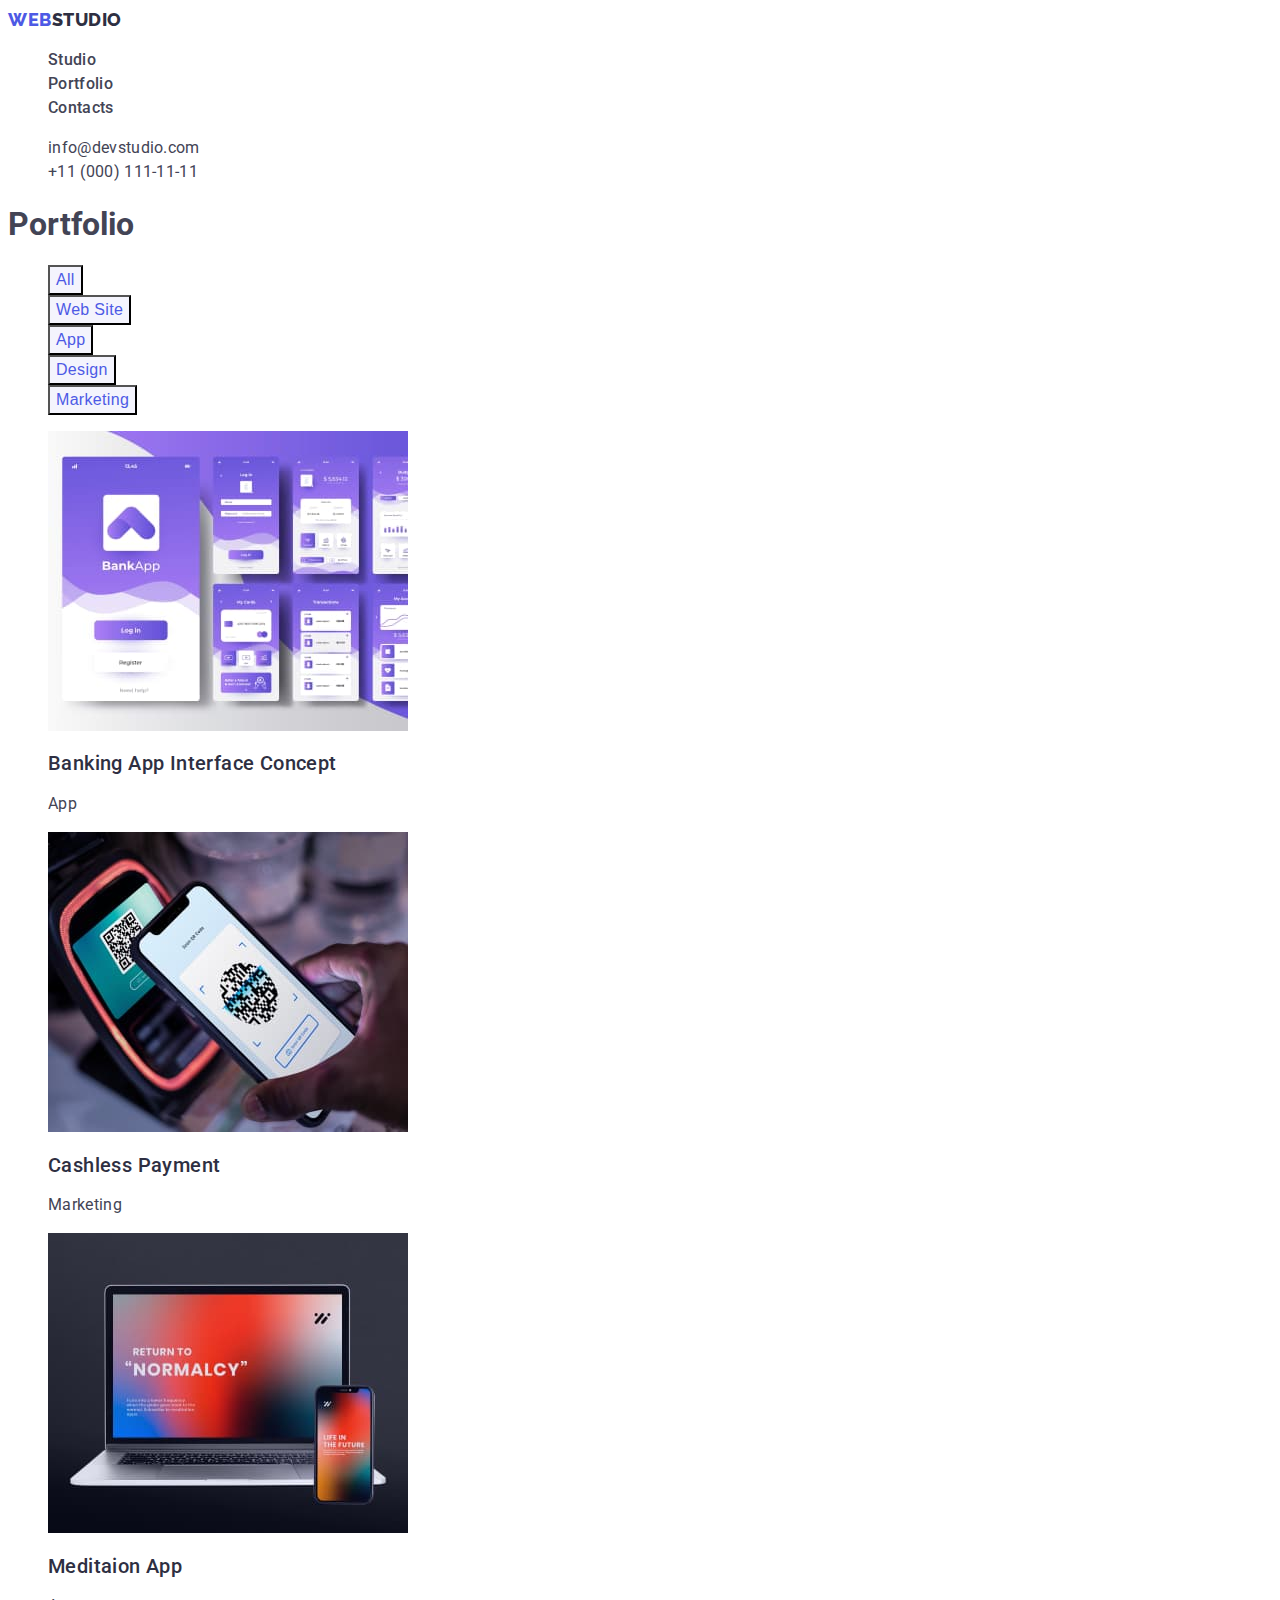
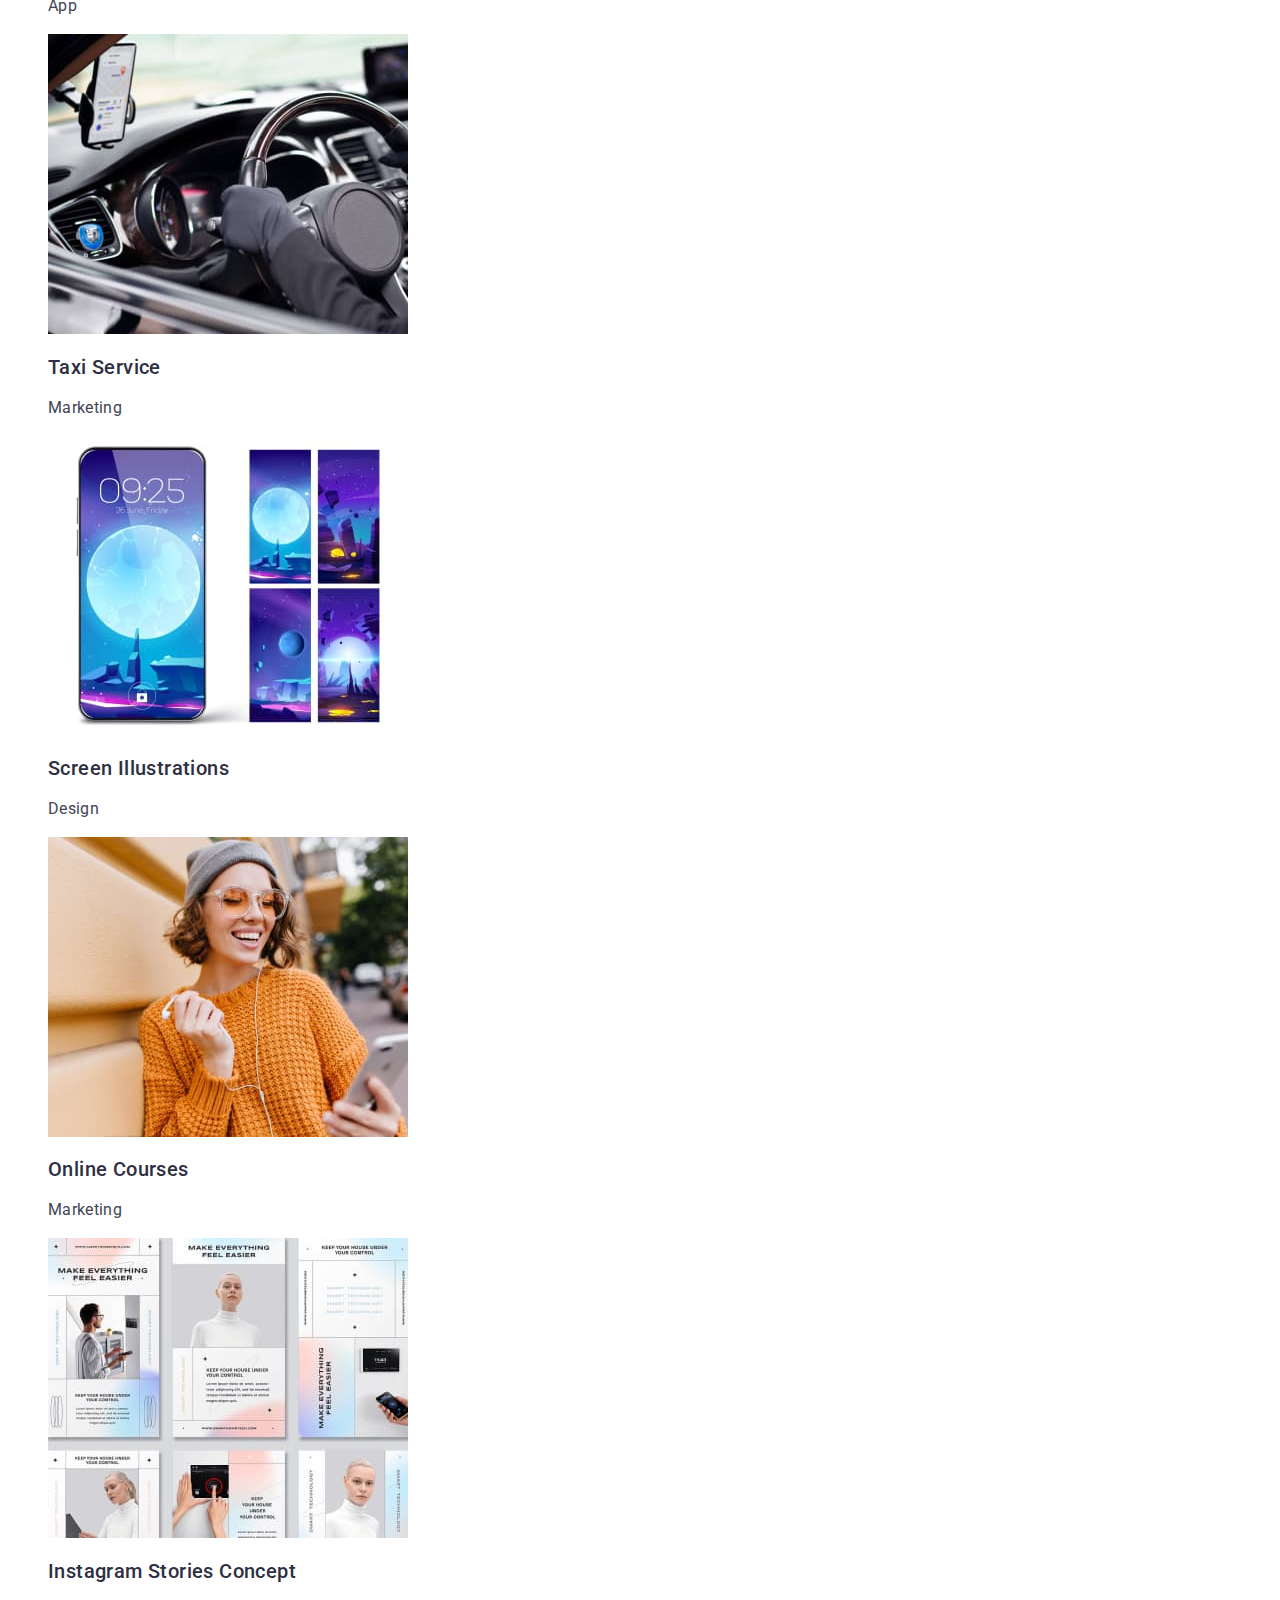
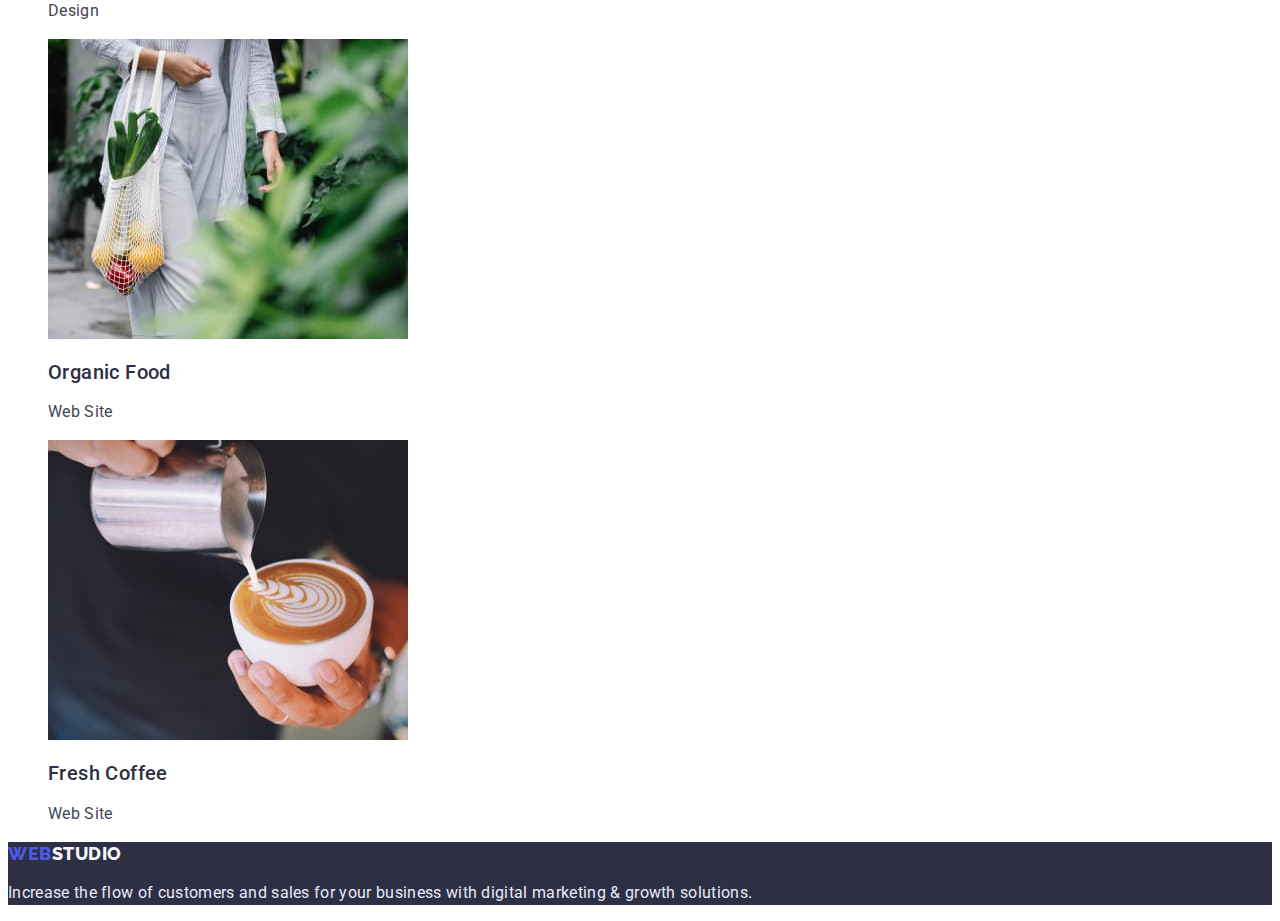
==== portfolio.html @ ccbaebc9 "Initial commit" ====
<!DOCTYPE html>
<html lang="en">
  <head>
    <meta charset="UTF-8" />
    <meta http-equiv="X-UA-Compatible" content="IE=edge" />
    <meta name="viewport" content="width=device-width, initial-scale=1.0" />
    <title>Document</title>
    <link rel="preconnect" href="https://fonts.googleapis.com" />
    <link rel="preconnect" href="https://fonts.gstatic.com" crossorigin />
    <link
      href="https://fonts.googleapis.com/css2?family=Raleway:wght@800&family=Roboto:wght@400;500;700;900&display=swap"
      rel="stylesheet"
    />
    <link rel="stylesheet" href="./css/styles.css" />
  </head>
  <body>
    <header class="main-header">
      <nav class="page-nav">
        <a class="link logotype" href="./index.html"
          ><span class="logo-web">Web</span>Studio</a
        >
        <ul class="menu list">
          <li class="menu-item">
            <a class="link menu-link" href="./index.html">Studio</a>
          </li>
          <li class="menu-item">
            <a class="link menu-link" href="./portfolio.html">Portfolio</a>
          </li>
          <li class="menu-item">
            <a class="link menu-link" href="">Contacts</a>
          </li>
        </ul>
      </nav>
      <address>
        <ul class="list">
          <li>
            <a class="contact-info link" href="mailto:info@devstudio.com"
              >info@devstudio.com</a
            >
          </li>
          <li>
            <a class="contact-info link" href="tel:+110001111111"
              >+11 (000) 111-11-11
            </a>
          </li>
        </ul>
      </address>
    </header>
    <main>
      <section class="filter-section">
        <h1 class="portfolio-header">Portfolio</h1>
        <ul class="list">
          <li><button class="filter-btn" type="button">All</button></li>
          <li><button class="filter-btn" type="button">Web Site</button></li>
          <li><button class="filter-btn" type="button">App</button></li>
          <li><button class="filter-btn" type="button">Design</button></li>
          <li><button class="filter-btn" type="button">Marketing</button></li>
        </ul>
        <ul class="list">
          <li>
            <a class="portfolio-item link" href="">
              <img
                src="./images/portfolio/projectcard-1-1.jpg"
                alt="Bank Application image"
                width="360"
                height="300"
              />
              <h2 class="portfolio-block-name">
                Banking App Interface Concept
              </h2>
              <p class="portfolio-group">App</p>
            </a>
          </li>
          <li>
            <a class="portfolio-item link" href="">
              <img
                src="./images/portfolio/projectcard-1-2.jpg"
                alt="NFC Payment images"
                width="360"
                height="300"
              />
              <h2 class="portfolio-block-name">Cashless Payment</h2>
              <p class="portfolio-group">Marketing</p>
            </a>
          </li>
          <li>
            <a class="portfolio-item link" href="">
              <img
                src="./images/portfolio/projectcard-1-3.jpg"
                alt="laptop and phone photo"
                width="360"
                height="300"
              />
              <h2 class="portfolio-block-name">Meditaion App</h2>
              <p class="portfolio-group">App</p>
            </a>
          </li>
          <li>
            <a class="portfolio-item link" href="">
              <img
                src="./images/portfolio/projectcard-2-1.jpg"
                alt="Car photo"
                width="360"
                height="300"
              />
              <h2 class="portfolio-block-name">Taxi Service</h2>
              <p class="portfolio-group">Marketing</p>
            </a>
          </li>
          <li>
            <a class="portfolio-item link" href="">
              <img
                src="./images/portfolio/projectcard-2-2.jpg"
                alt="Phone photo"
                width="360"
                height="300"
              />
              <h2 class="portfolio-block-name">Screen Illustrations</h2>
              <p class="portfolio-group">Design</p>
            </a>
          </li>
          <li>
            <a class="portfolio-item link" href="">
              <img
                src="./images/portfolio/projectcard-2-3.jpg"
                alt="Girl phto"
                width="360"
                height="300"
              />
              <h2 class="portfolio-block-name">Online Courses</h2>
              <p class="portfolio-group">Marketing</p>
            </a>
          </li>
          <li>
            <a class="portfolio-item link" href="">
              <img
                src="./images/portfolio/projectcard-3-1.jpg"
                alt="Web page Illustrations"
                width="360"
                height="300"
              />
              <h2 class="portfolio-block-name">Instagram Stories Concept</h2>
              <p class="portfolio-group">Design</p>
            </a>
          </li>
          <li>
            <a class="portfolio-item link" href="">
              <img
                src="./images/portfolio/projectcard-3-2.jpg"
                alt="vegetables"
                width="360"
                height="300"
              />
              <h2 class="portfolio-block-name">Organic Food</h2>
              <p class="portfolio-group">Web Site</p>
            </a>
          </li>
          <li>
            <a class="portfolio-item link" href="">
              <img
                src="./images/portfolio/projectcard-3-3.jpg"
                alt="Coffee"
                width="360"
                height="300"
              />
              <h2 class="portfolio-block-name">Fresh Coffee</h2>
              <p class="portfolio-group">Web Site</p>
            </a>
          </li>
        </ul>
      </section>
    </main>
    <footer class="footer-section">
      <a class="link logotype" href="./index.html"
        ><span class="logo-web">Web</span>Studio</a
      >
      <p class="footer-text">
        Increase the flow of customers and sales for your business with digital
        marketing & growth solutions.
      </p>
    </footer>
  </body>
</html>
---- css/styles.css ----
:root{
    --accent-color:#4D5AE5;
    --main-text-color: #434455;
    --dark-theme-text-color: #FFFFFF;
    --dark-theme-color: #2E2F42;
    --active-order-btn-color:#404BBF;
    --footer-text-color:#E7E9FC;
    --light-grey:#F4F4FD;
}

/* ==============normalize============== */

body{
    font-family: 'Roboto', sans-serif;
    color: var(--main-text-color);
}
.list{
    list-style: none;
}
.link{
    text-decoration: none;
}

/* ==============components============== */

.order-servise-btn{
    font-weight: 500;
    font-size: 16px;
    line-height: 1.5;
    letter-spacing: 0.04em;

    color: var(--dark-theme-text-color);

    background: var(--accent-color);

}

.order-servise-btn:focus,
.order-servise-btn:hover{
    background: var(--active-order-btn-color);
}

.filter-btn{
    font-weight: 500;
    font-size: 16px;
    line-height: 1.5;
    letter-spacing: 0.02em;
    background: var(--light-grey);

    color: var(--accent-color);
    cursor: pointer;
}
.filter-btn:hover,
.filter-btn:focus{
    background: var(--active-order-btn-color);
    color: var(--dark-theme-text-color);
}
/* ==============header============== */

.logotype{
    font-family: 'Raleway', sans-serif;
    font-weight: 800;
    font-size: 18px;
    line-height: 1.33;
    letter-spacing: 0.03em;
    text-transform: uppercase;

    color: var(--dark-theme-color);
}
.logo-web{
    color: var(--accent-color);
}
.menu-link{
    font-weight: 500;

    font-size: 16px;
    line-height: 1.5;
    letter-spacing: 0.02em;

    color: var(--main-text-color);
}
.contact-info{
    font-style: normal;

    font-size: 16px;
    line-height: 1.5;
    letter-spacing: 0.02em;

    color: var(--main-text-color);
}
.contact-info:hover,
.contact-info:focus,
.menu-link:focus,
.menu-link:hover{
    color: var(--accent-color);
}

/* ==============hero-section============== */

.hero-section{
    background: var(--dark-theme-color);
}

.main-header-text{

    font-size: 56px;
    line-height: 1.07;
    letter-spacing: 0.02em;

    color: var(--dark-theme-text-color);
}

/* ==============features-section============== */

.feature-list-name{
    font-weight: 500;

    font-size: 20px;
    line-height: 1.2;
    letter-spacing: 0.02em;

    color: var(--dark-theme-color);

}
.feature-list-desc{
    font-size: 16px;
    line-height: 1.5;
    letter-spacing: 0.02em;

    color: var(--main-text-color);
}

/* ==============product-section============== */

.our-product-header{
    font-size: 36px;
    line-height: 1.11;
    letter-spacing: 0.02em;

    color: var(--dark-theme-color);
}

/* ==============team-section============== */

.our-team-head{
    font-size: 36px;
    line-height: 1.11;
    letter-spacing: 0.02em;

    color: var(--dark-theme-color);
}
.teammate-name{
    font-weight: 500;

    font-size: 20px;
    line-height: 1.2;
    letter-spacing: 0.02em;

    color: var(--dark-theme-color);
}
.teammate-trade{
    font-size: 16px;
    line-height: 1.5;
    letter-spacing: 0.02em;

    color: var(--main-text-color);
}
/* ==============footer-section============== */
.footer-section{
    background: var(--dark-theme-color);
}
.footer-text{
    font-size: 16px;
    line-height: 1.5;
    letter-spacing: 0.02em;

    color: var(--footer-text-color);
}
.footer-section .logotype{
    color: var(--light-grey);
}
/* ==============portfolio============== */
.portfolio-block-name{
    font-weight: 500;

    font-size: 20px;
    line-height: 1.2;
    letter-spacing: 0.02em;

    color: var(--dark-theme-color);
}
.portfolio-group{
    font-size: 16px;
    line-height: 1.5;
    letter-spacing: 0.02em;

    color:var(--main-text-color);
}
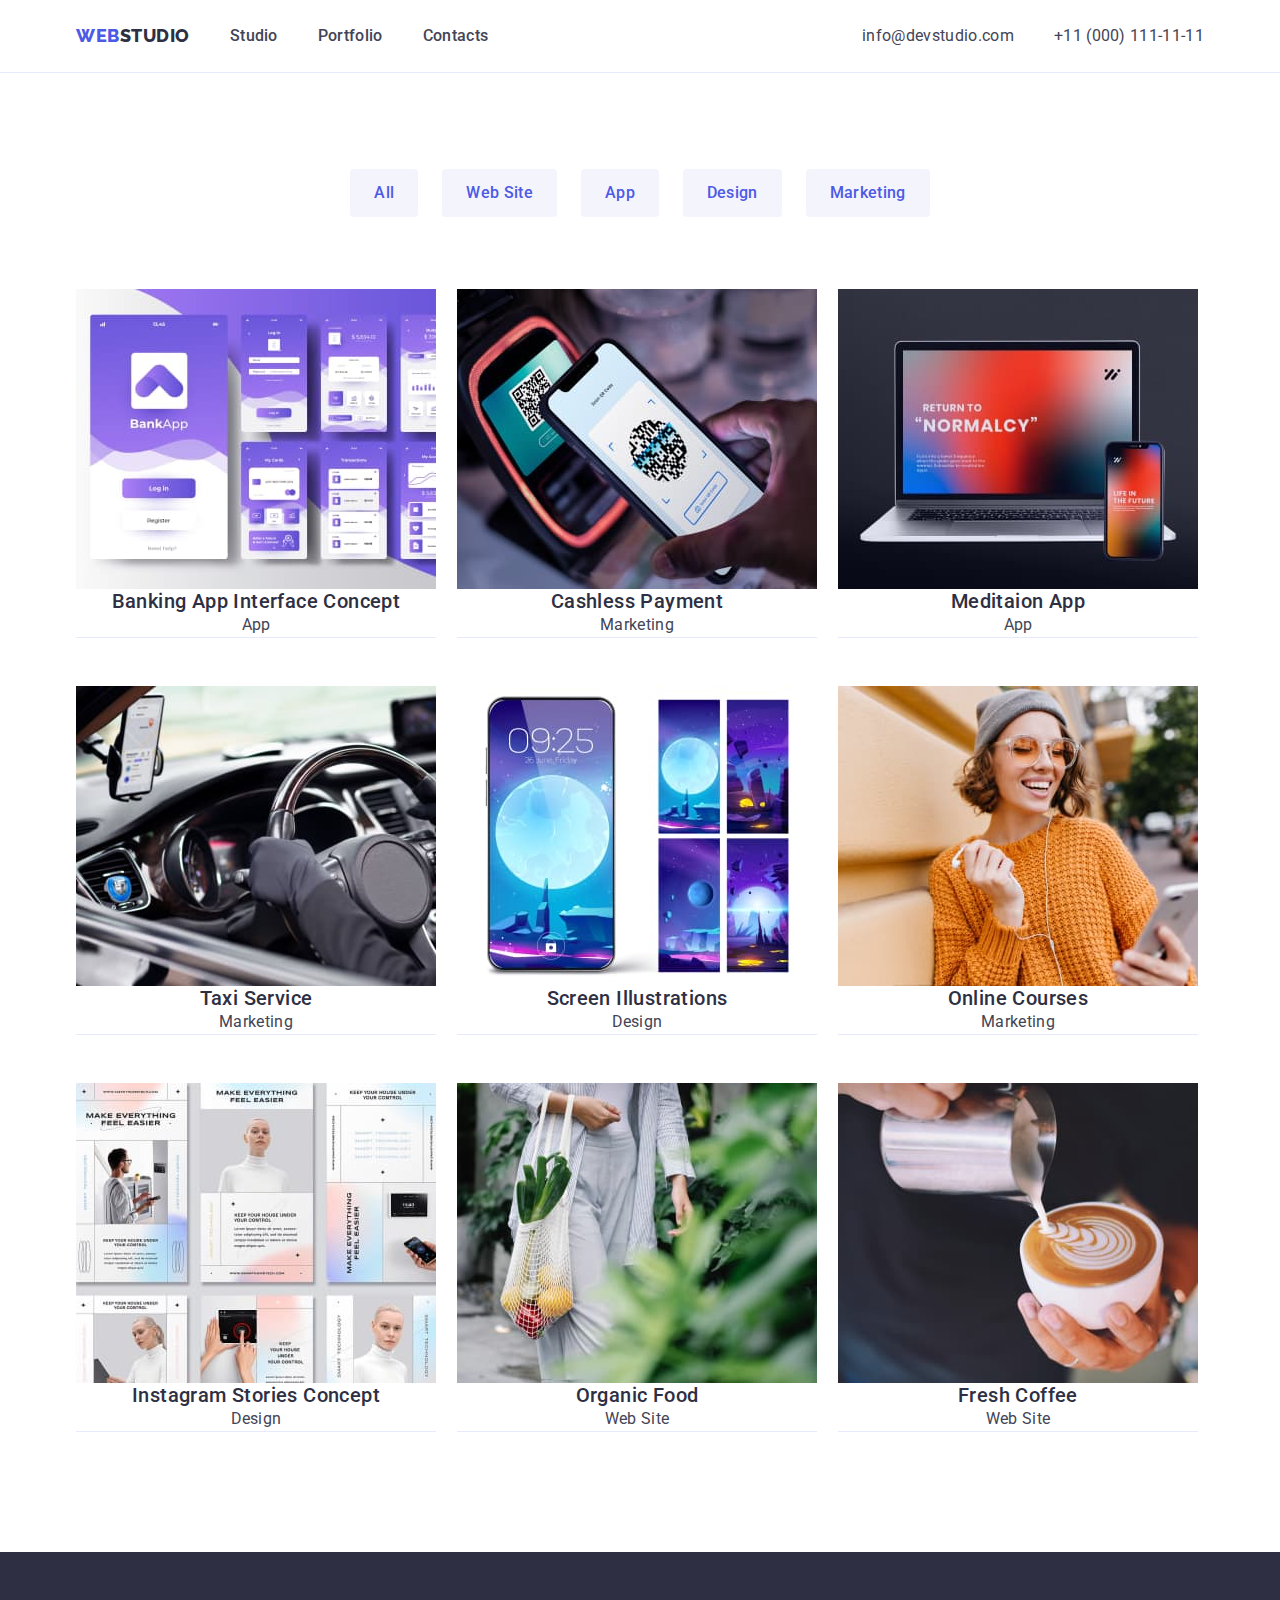
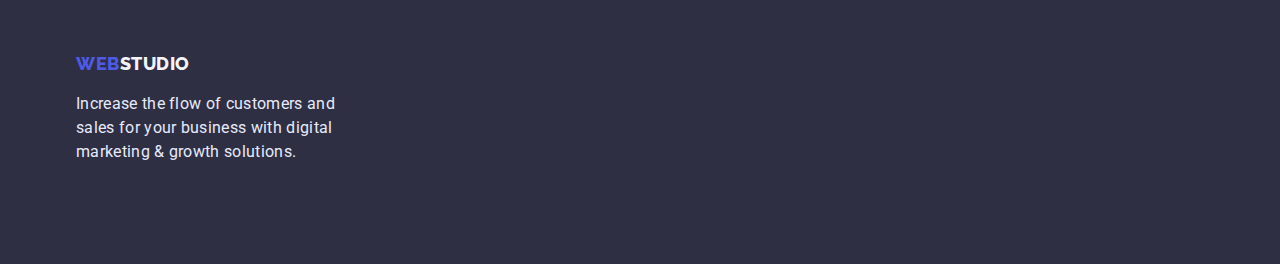
==== commit e095df62: "_styles" ====
--- a/portfolio.html
+++ b/portfolio.html
@@ -8,6 +8,10 @@
     <link rel="preconnect" href="https://fonts.googleapis.com" />
     <link rel="preconnect" href="https://fonts.gstatic.com" crossorigin />
     <link
+      rel="stylesheet"
+      href="https://cdn.jsdelivr.net/npm/modern-normalize@1.1.0/modern-normalize.min.css"
+    />
+    <link
       href="https://fonts.googleapis.com/css2?family=Raleway:wght@800&family=Roboto:wght@400;500;700;900&display=swap"
       rel="stylesheet"
     />
@@ -15,169 +19,194 @@
   </head>
   <body>
     <header class="main-header">
-      <nav class="page-nav">
+      <div class="container div-menu">
+        <nav class="page-nav">
+          <a class="link logotype" href="./index.html"
+            ><span class="logo-web">Web</span>Studio</a
+          >
+          <ul class="menu list">
+            <li class="menu-item">
+              <a class="link menu-link" href="./index.html">Studio</a>
+            </li>
+            <li class="menu-item">
+              <a class="link menu-link" href="./portfolio.html">Portfolio</a>
+            </li>
+            <li class="menu-item">
+              <a class="link menu-link" href="">Contacts</a>
+            </li>
+          </ul>
+        </nav>
+        <address class="address-block">
+          <ul class="list address-list">
+            <li class="address-item">
+              <a class="contact-info link" href="mailto:info@devstudio.com"
+                >info@devstudio.com</a
+              >
+            </li>
+            <li class="address-item">
+              <a class="contact-info link" href="tel:+110001111111"
+                >+11 (000) 111-11-11
+              </a>
+            </li>
+          </ul>
+        </address>
+      </div>
+    </header>
+    <main>
+      <section class="filter-section section">
+        <div class="container filter-div">
+          <h1 class="visually-hidden">Portfolio</h1>
+          <ul class="list filter-list">
+            <li class="filter-list-item">
+              <button class="filter-btn" type="button">All</button>
+            </li>
+            <li class="filter-list-item">
+              <button class="filter-btn" type="button">Web Site</button>
+            </li>
+            <li class="filter-list-item">
+              <button class="filter-btn" type="button">App</button>
+            </li>
+            <li class="filter-list-item">
+              <button class="filter-btn" type="button">Design</button>
+            </li>
+            <li class="filter-list-item">
+              <button class="filter-btn" type="button">Marketing</button>
+            </li>
+          </ul>
+          <ul class="list portfolio-list">
+            <li class="portfolio-item">
+              <a class="card-link link" href="">
+                <img
+                  class="card-image"
+                  src="./images/portfolio/projectcard-1-1.jpg"
+                  alt="Bank Application image"
+                  width="360"
+                  height="300"
+                />
+                <h2 class="portfolio-card-name">
+                  Banking App Interface Concept
+                </h2>
+                <p class="card-group">App</p>
+              </a>
+            </li>
+            <li class="portfolio-item">
+              <a class="card-link link" href="">
+                <img
+                  class="card-image"
+                  src="./images/portfolio/projectcard-1-2.jpg"
+                  alt="NFC Payment images"
+                  width="360"
+                  height="300"
+                />
+                <h2 class="portfolio-card-name">Cashless Payment</h2>
+                <p class="card-group">Marketing</p>
+              </a>
+            </li>
+            <li class="portfolio-item">
+              <a class="card-link link" href="">
+                <img
+                  class="card-image"
+                  src="./images/portfolio/projectcard-1-3.jpg"
+                  alt="laptop and phone photo"
+                  width="360"
+                  height="300"
+                />
+                <h2 class="portfolio-card-name">Meditaion App</h2>
+                <p class="card-group">App</p>
+              </a>
+            </li>
+            <li class="portfolio-item">
+              <a class="card-link link" href="">
+                <img
+                  class="card-image"
+                  src="./images/portfolio/projectcard-2-1.jpg"
+                  alt="Car photo"
+                  width="360"
+                  height="300"
+                />
+                <h2 class="portfolio-card-name">Taxi Service</h2>
+                <p class="card-group">Marketing</p>
+              </a>
+            </li>
+            <li class="portfolio-item">
+              <a class="card-link link" href="">
+                <img
+                  class="card-image"
+                  src="./images/portfolio/projectcard-2-2.jpg"
+                  alt="Phone photo"
+                  width="360"
+                  height="300"
+                />
+                <h2 class="portfolio-card-name">Screen Illustrations</h2>
+                <p class="card-group">Design</p>
+              </a>
+            </li>
+            <li class="portfolio-item">
+              <a class="card-link link" href="">
+                <img
+                  class="card-image"
+                  src="./images/portfolio/projectcard-2-3.jpg"
+                  alt="Girl phto"
+                  width="360"
+                  height="300"
+                />
+                <h2 class="portfolio-card-name">Online Courses</h2>
+                <p class="card-group">Marketing</p>
+              </a>
+            </li>
+            <li class="portfolio-item">
+              <a class="card-link link" href="">
+                <img
+                  class="card-image"
+                  src="./images/portfolio/projectcard-3-1.jpg"
+                  alt="Web page Illustrations"
+                  width="360"
+                  height="300"
+                />
+                <h2 class="portfolio-card-name">Instagram Stories Concept</h2>
+                <p class="card-group">Design</p>
+              </a>
+            </li>
+            <li class="portfolio-item">
+              <a class="card-link link" href="">
+                <img
+                  class="card-image"
+                  src="./images/portfolio/projectcard-3-2.jpg"
+                  alt="vegetables"
+                  width="360"
+                  height="300"
+                />
+                <h2 class="portfolio-card-name">Organic Food</h2>
+                <p class="card-group">Web Site</p>
+              </a>
+            </li>
+            <li class="portfolio-item">
+              <a class="card-link link" href="">
+                <img
+                  class="card-image"
+                  src="./images/portfolio/projectcard-3-3.jpg"
+                  alt="Coffee"
+                  width="360"
+                  height="300"
+                />
+                <h2 class="portfolio-card-name">Fresh Coffee</h2>
+                <p class="card-group">Web Site</p>
+              </a>
+            </li>
+          </ul>
+        </div>
+      </section>
+    </main>
+    <footer class="footer-section">
+      <div class="container footer-div">
         <a class="link logotype" href="./index.html"
           ><span class="logo-web">Web</span>Studio</a
         >
-        <ul class="menu list">
-          <li class="menu-item">
-            <a class="link menu-link" href="./index.html">Studio</a>
-          </li>
-          <li class="menu-item">
-            <a class="link menu-link" href="./portfolio.html">Portfolio</a>
-          </li>
-          <li class="menu-item">
-            <a class="link menu-link" href="">Contacts</a>
-          </li>
-        </ul>
-      </nav>
-      <address>
-        <ul class="list">
-          <li>
-            <a class="contact-info link" href="mailto:info@devstudio.com"
-              >info@devstudio.com</a
-            >
-          </li>
-          <li>
-            <a class="contact-info link" href="tel:+110001111111"
-              >+11 (000) 111-11-11
-            </a>
-          </li>
-        </ul>
-      </address>
-    </header>
-    <main>
-      <section class="filter-section">
-        <h1 class="portfolio-header">Portfolio</h1>
-        <ul class="list">
-          <li><button class="filter-btn" type="button">All</button></li>
-          <li><button class="filter-btn" type="button">Web Site</button></li>
-          <li><button class="filter-btn" type="button">App</button></li>
-          <li><button class="filter-btn" type="button">Design</button></li>
-          <li><button class="filter-btn" type="button">Marketing</button></li>
-        </ul>
-        <ul class="list">
-          <li>
-            <a class="portfolio-item link" href="">
-              <img
-                src="./images/portfolio/projectcard-1-1.jpg"
-                alt="Bank Application image"
-                width="360"
-                height="300"
-              />
-              <h2 class="portfolio-block-name">
-                Banking App Interface Concept
-              </h2>
-              <p class="portfolio-group">App</p>
-            </a>
-          </li>
-          <li>
-            <a class="portfolio-item link" href="">
-              <img
-                src="./images/portfolio/projectcard-1-2.jpg"
-                alt="NFC Payment images"
-                width="360"
-                height="300"
-              />
-              <h2 class="portfolio-block-name">Cashless Payment</h2>
-              <p class="portfolio-group">Marketing</p>
-            </a>
-          </li>
-          <li>
-            <a class="portfolio-item link" href="">
-              <img
-                src="./images/portfolio/projectcard-1-3.jpg"
-                alt="laptop and phone photo"
-                width="360"
-                height="300"
-              />
-              <h2 class="portfolio-block-name">Meditaion App</h2>
-              <p class="portfolio-group">App</p>
-            </a>
-          </li>
-          <li>
-            <a class="portfolio-item link" href="">
-              <img
-                src="./images/portfolio/projectcard-2-1.jpg"
-                alt="Car photo"
-                width="360"
-                height="300"
-              />
-              <h2 class="portfolio-block-name">Taxi Service</h2>
-              <p class="portfolio-group">Marketing</p>
-            </a>
-          </li>
-          <li>
-            <a class="portfolio-item link" href="">
-              <img
-                src="./images/portfolio/projectcard-2-2.jpg"
-                alt="Phone photo"
-                width="360"
-                height="300"
-              />
-              <h2 class="portfolio-block-name">Screen Illustrations</h2>
-              <p class="portfolio-group">Design</p>
-            </a>
-          </li>
-          <li>
-            <a class="portfolio-item link" href="">
-              <img
-                src="./images/portfolio/projectcard-2-3.jpg"
-                alt="Girl phto"
-                width="360"
-                height="300"
-              />
-              <h2 class="portfolio-block-name">Online Courses</h2>
-              <p class="portfolio-group">Marketing</p>
-            </a>
-          </li>
-          <li>
-            <a class="portfolio-item link" href="">
-              <img
-                src="./images/portfolio/projectcard-3-1.jpg"
-                alt="Web page Illustrations"
-                width="360"
-                height="300"
-              />
-              <h2 class="portfolio-block-name">Instagram Stories Concept</h2>
-              <p class="portfolio-group">Design</p>
-            </a>
-          </li>
-          <li>
-            <a class="portfolio-item link" href="">
-              <img
-                src="./images/portfolio/projectcard-3-2.jpg"
-                alt="vegetables"
-                width="360"
-                height="300"
-              />
-              <h2 class="portfolio-block-name">Organic Food</h2>
-              <p class="portfolio-group">Web Site</p>
-            </a>
-          </li>
-          <li>
-            <a class="portfolio-item link" href="">
-              <img
-                src="./images/portfolio/projectcard-3-3.jpg"
-                alt="Coffee"
-                width="360"
-                height="300"
-              />
-              <h2 class="portfolio-block-name">Fresh Coffee</h2>
-              <p class="portfolio-group">Web Site</p>
-            </a>
-          </li>
-        </ul>
-      </section>
-    </main>
-    <footer class="footer-section">
-      <a class="link logotype" href="./index.html"
-        ><span class="logo-web">Web</span>Studio</a
-      >
-      <p class="footer-text">
-        Increase the flow of customers and sales for your business with digital
-        marketing & growth solutions.
-      </p>
+        <p class="footer-text">
+          Increase the flow of customers and sales for your business with
+          digital marketing & growth solutions.
+        </p>
+      </div>
     </footer>
   </body>
 </html>
--- a/css/styles.css
+++ b/css/styles.css
@@ -16,14 +16,48 @@
 }
 .list{
     list-style: none;
+    margin: 0;
+    padding: 0;
+}
+h1,h2,h3,h4,p{
+    margin: 0 auto;
 }
 .link{
     text-decoration: none;
 }
+.container{
+    width: 1158px;
+    margin-left: auto;
+    margin-right: auto;
+    padding-left: 15px;
+    padding-right: 15px;
+}
+.section{
+    padding-top: 120px;
+    padding-bottom: 120px;
+}
+
+.visually-hidden {
+    position: absolute;
+    width: 1px;
+    height: 1px;
+    margin: -1px;
+    border: 0;
+    padding: 0;
+    
+    white-space: nowrap;
+    clip-path: inset(100%);
+    clip: rect(0 0 0 0);
+    overflow: hidden;
+  }
 
 /* ==============components============== */
 
 .order-servise-btn{
+    padding: 16px 32px 16px 32px;
+    border: none;
+    border-radius: 4px;
+
     font-weight: 500;
     font-size: 16px;
     line-height: 1.5;
@@ -33,6 +67,7 @@
 
     background: var(--accent-color);
 
+    cursor: pointer;
 }
 
 .order-servise-btn:focus,
@@ -41,6 +76,10 @@
 }
 
 .filter-btn{
+    padding: 12px 24px 12px 24px;
+    border: none;
+    border-radius: 4px;
+
     font-weight: 500;
     font-size: 16px;
     line-height: 1.5;
@@ -56,8 +95,23 @@
     color: var(--dark-theme-text-color);
 }
 /* ==============header============== */
+.main-header{
+    padding-top: 24px;
+    padding-bottom: 24px;
+    border-bottom: 1px solid var(--footer-text-color);
+}
+
+.page-nav{
+    display: flex;
+}
+.address-list{
+    display: flex;
+}
 
 .logotype{
+    align-self: center;
+    margin-right: 40px;
+
     font-family: 'Raleway', sans-serif;
     font-weight: 800;
     font-size: 18px;
@@ -70,16 +124,31 @@
 .logo-web{
     color: var(--accent-color);
 }
+.div-menu{
+    display: flex;
+    align-self: center;
+}
+.menu{
+    display: flex;
+}
+.menu-item:not(:last-child){
+    margin-right: 40px;
+}
 .menu-link{
-    font-weight: 500;
-
-    font-size: 16px;
-    line-height: 1.5;
-    letter-spacing: 0.02em;
-
-    color: var(--main-text-color);
-}
+    
+    font-weight: 500;
+    font-size: 16px;
+    line-height: 1.5;
+    letter-spacing: 0.02em;
+
+    color: var(--main-text-color);
+}
+.address-block{
+    margin-left: auto;
+}
+
 .contact-info{
+    
     font-style: normal;
 
     font-size: 16px;
@@ -95,22 +164,44 @@
     color: var(--accent-color);
 }
 
+.address-item:not(:first-child){
+    margin-left: 40px;
+}
+
 /* ==============hero-section============== */
 
 .hero-section{
+    padding-top: 188px;
+    padding-bottom: 188px;
     background: var(--dark-theme-color);
+    align-items: stretch;
+}
+.hero-div{
+    display: flex;
+    flex-direction: column;
+    justify-content: space-around;
+    align-items: center;
+    margin-top: auto;
 }
 
 .main-header-text{
+    margin-bottom: 48px;
+    width: 496px;
 
     font-size: 56px;
     line-height: 1.07;
     letter-spacing: 0.02em;
+    text-align: center;
 
     color: var(--dark-theme-text-color);
 }
 
 /* ==============features-section============== */
+
+.feature-list{
+    display: flex;
+    gap: 24px;
+}
 
 .feature-list-name{
     font-weight: 500;
@@ -132,7 +223,14 @@
 
 /* ==============product-section============== */
 
-.our-product-header{
+.our-product{
+    padding-top: 0px;
+}
+
+.product-header{
+    margin-bottom: 72px;
+    text-align: center;
+
     font-size: 36px;
     line-height: 1.11;
     letter-spacing: 0.02em;
@@ -140,16 +238,51 @@
     color: var(--dark-theme-color);
 }
 
+.product-img{
+    display: block;
+}
+.product-list{
+    display: flex;
+    flex-wrap: wrap;
+    gap: 24px;
+}
+
+.product-list-item{
+    flex-basis: calc((100% - 72px)/4);
+}
+
 /* ==============team-section============== */
 
+.our-team{
+    background: var(--light-grey);
+}
+
 .our-team-head{
+    margin-bottom: 72px;
+    text-align: center;
+
     font-size: 36px;
     line-height: 1.11;
     letter-spacing: 0.02em;
 
     color: var(--dark-theme-color);
 }
+
+.team-list{
+    display: flex;
+    gap: calc(24px - 6.4px/3);
+    flex-wrap: wrap;
+}
+
+.team-card-item{
+    border: 1px solid var(--footer-text-color);
+    border-radius: 0px 0px 4px 4px;
+
+    flex-basis: calc((100% - 72px)/4);
+}
+
 .teammate-name{
+    text-align: center;
     font-weight: 500;
 
     font-size: 20px;
@@ -159,17 +292,26 @@
     color: var(--dark-theme-color);
 }
 .teammate-trade{
-    font-size: 16px;
-    line-height: 1.5;
-    letter-spacing: 0.02em;
-
-    color: var(--main-text-color);
-}
+    text-align: center;
+
+    font-size: 16px;
+    line-height: 1.5;
+    letter-spacing: 0.02em;
+
+    color: var(--main-text-color);
+}
+
 /* ==============footer-section============== */
+
 .footer-section{
     background: var(--dark-theme-color);
+    padding-top: 100px;
+    padding-bottom: 100px;
 }
 .footer-text{
+    width: 264px;
+    margin: 0;
+
     font-size: 16px;
     line-height: 1.5;
     letter-spacing: 0.02em;
@@ -177,10 +319,47 @@
     color: var(--footer-text-color);
 }
 .footer-section .logotype{
+    display: block;
+    margin-bottom: 16px;
+
     color: var(--light-grey);
 }
+
 /* ==============portfolio============== */
-.portfolio-block-name{
+
+.filter-div{
+    display: flex;
+    flex-direction: column;
+}
+
+.filter-list{
+    display: flex;
+    align-self: center;
+    column-gap: 24px;
+
+    margin-top: -24px;
+    margin-bottom: 72px;
+}
+
+.portfolio-list{
+    display: flex;
+    flex-wrap: wrap;
+    row-gap: 48px;
+    column-gap: 21px;
+}
+
+.portfolio-item{
+    border-bottom: 1px solid var(--footer-text-color);
+    flex-basis: calc((100% - 48px)/3);
+}
+
+.card-image{
+    display: block;
+}
+
+.portfolio-card-name{
+    text-align: center;
+
     font-weight: 500;
 
     font-size: 20px;
@@ -189,7 +368,10 @@
 
     color: var(--dark-theme-color);
 }
-.portfolio-group{
+
+.card-group{
+    text-align: center;
+
     font-size: 16px;
     line-height: 1.5;
     letter-spacing: 0.02em;
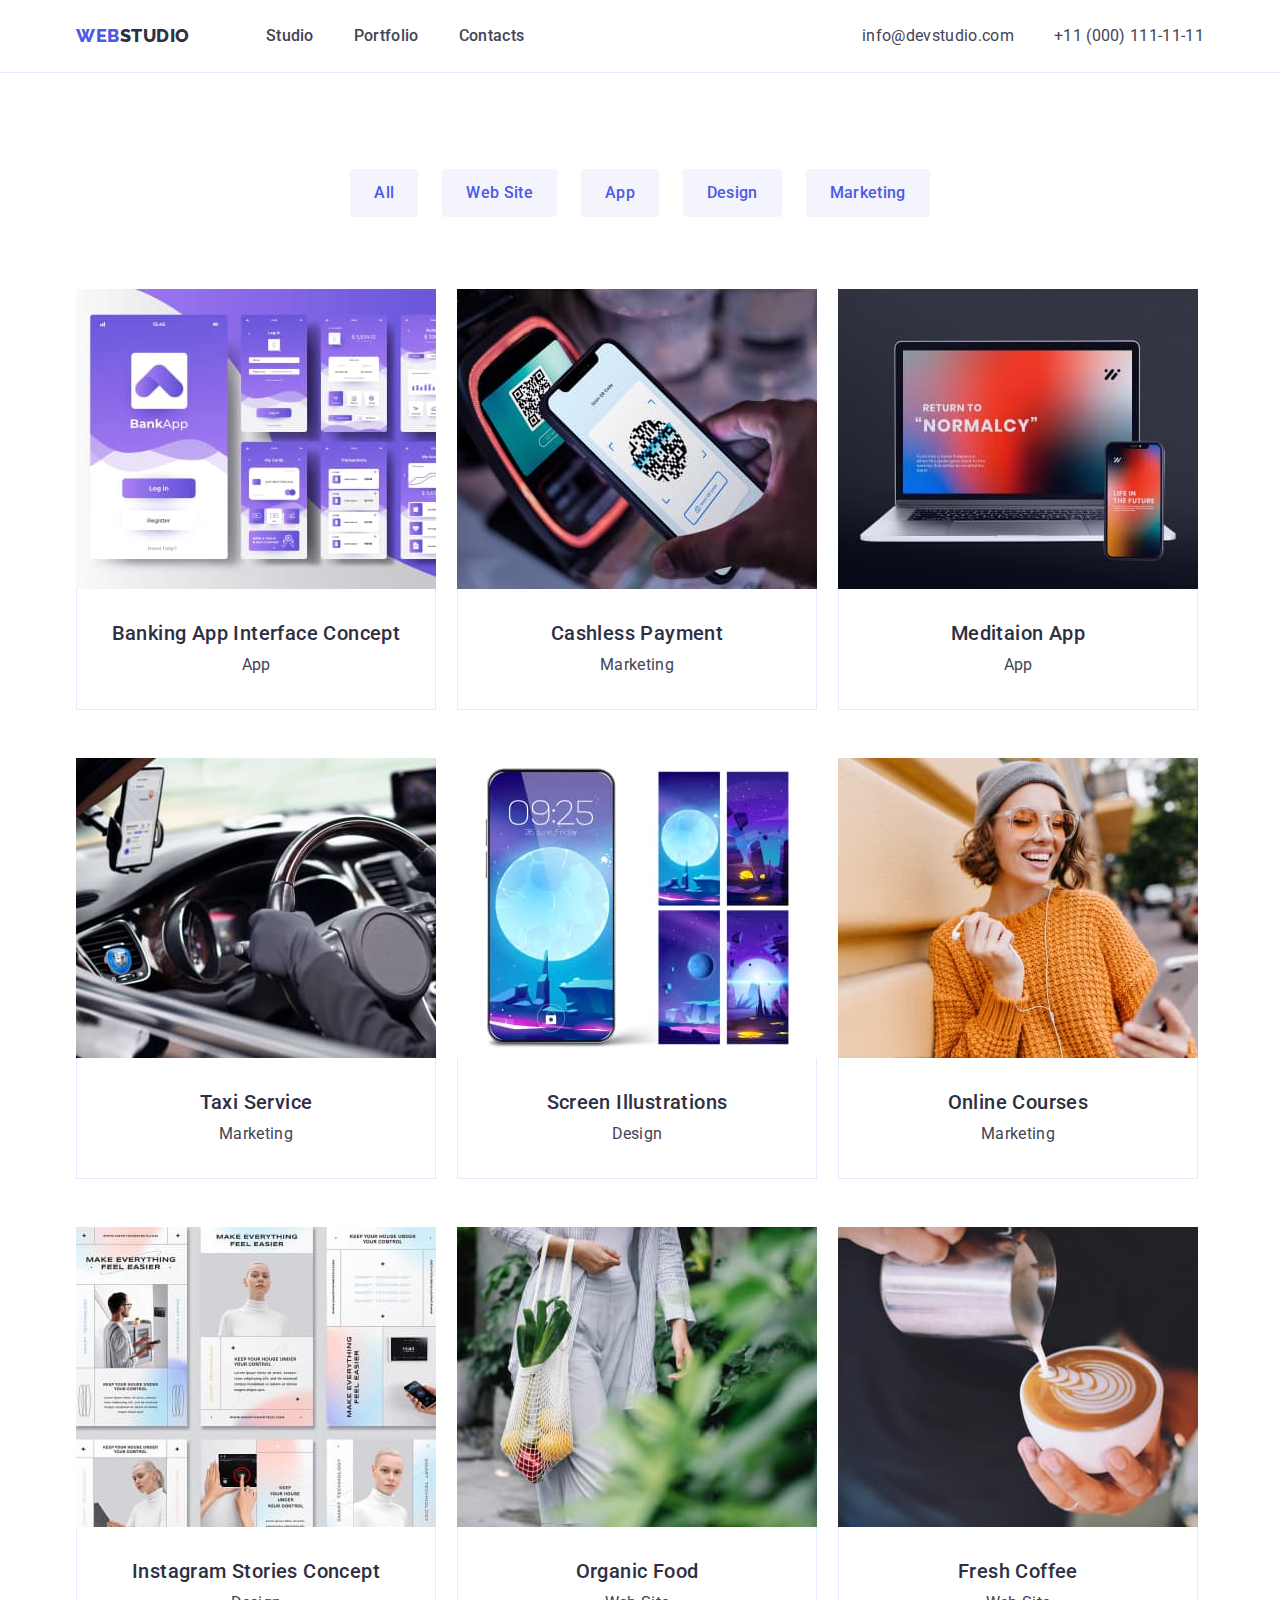
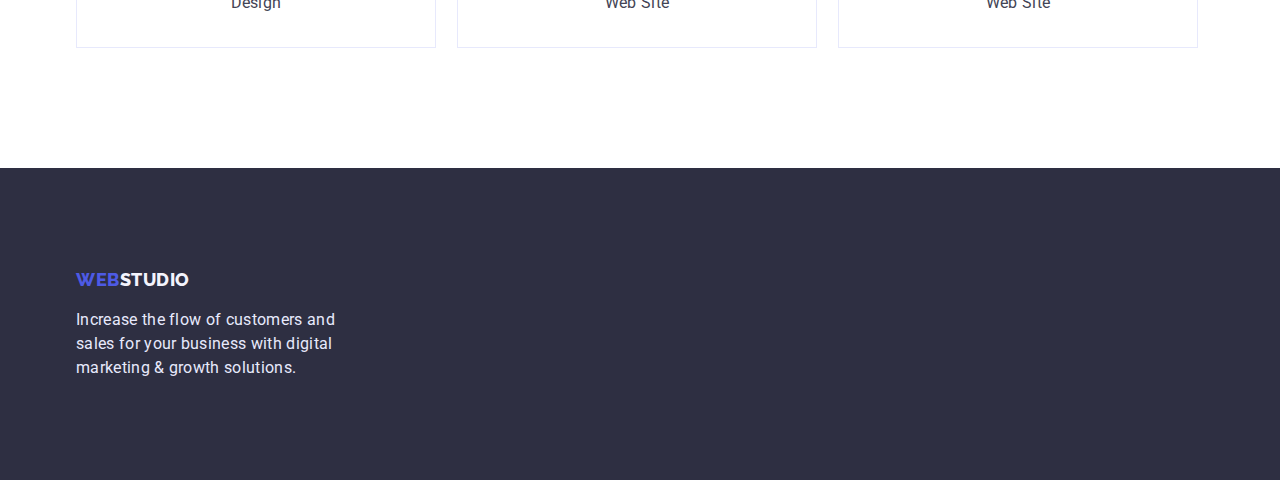
==== commit 364a86df: "style_update" ====
--- a/portfolio.html
+++ b/portfolio.html
@@ -83,10 +83,12 @@
                   width="360"
                   height="300"
                 />
-                <h2 class="portfolio-card-name">
-                  Banking App Interface Concept
-                </h2>
-                <p class="card-group">App</p>
+                <div class="card-div">
+                  <h2 class="portfolio-card-name">
+                    Banking App Interface Concept
+                  </h2>
+                  <p class="card-group">App</p>
+                </div>
               </a>
             </li>
             <li class="portfolio-item">
@@ -98,8 +100,10 @@
                   width="360"
                   height="300"
                 />
-                <h2 class="portfolio-card-name">Cashless Payment</h2>
-                <p class="card-group">Marketing</p>
+                <div class="card-div">
+                  <h2 class="portfolio-card-name">Cashless Payment</h2>
+                  <p class="card-group">Marketing</p>
+                </div>
               </a>
             </li>
             <li class="portfolio-item">
@@ -111,8 +115,10 @@
                   width="360"
                   height="300"
                 />
-                <h2 class="portfolio-card-name">Meditaion App</h2>
-                <p class="card-group">App</p>
+                <div class="card-div">
+                  <h2 class="portfolio-card-name">Meditaion App</h2>
+                  <p class="card-group">App</p>
+                </div>
               </a>
             </li>
             <li class="portfolio-item">
@@ -124,8 +130,10 @@
                   width="360"
                   height="300"
                 />
-                <h2 class="portfolio-card-name">Taxi Service</h2>
-                <p class="card-group">Marketing</p>
+                <div class="card-div">
+                  <h2 class="portfolio-card-name">Taxi Service</h2>
+                  <p class="card-group">Marketing</p>
+                </div>
               </a>
             </li>
             <li class="portfolio-item">
@@ -137,8 +145,10 @@
                   width="360"
                   height="300"
                 />
-                <h2 class="portfolio-card-name">Screen Illustrations</h2>
-                <p class="card-group">Design</p>
+                <div class="card-div">
+                  <h2 class="portfolio-card-name">Screen Illustrations</h2>
+                  <p class="card-group">Design</p>
+                </div>
               </a>
             </li>
             <li class="portfolio-item">
@@ -150,8 +160,10 @@
                   width="360"
                   height="300"
                 />
-                <h2 class="portfolio-card-name">Online Courses</h2>
-                <p class="card-group">Marketing</p>
+                <div class="card-div">
+                  <h2 class="portfolio-card-name">Online Courses</h2>
+                  <p class="card-group">Marketing</p>
+                </div>
               </a>
             </li>
             <li class="portfolio-item">
@@ -163,8 +175,10 @@
                   width="360"
                   height="300"
                 />
-                <h2 class="portfolio-card-name">Instagram Stories Concept</h2>
-                <p class="card-group">Design</p>
+                <div class="card-div">
+                  <h2 class="portfolio-card-name">Instagram Stories Concept</h2>
+                  <p class="card-group">Design</p>
+                </div>
               </a>
             </li>
             <li class="portfolio-item">
@@ -176,8 +190,10 @@
                   width="360"
                   height="300"
                 />
-                <h2 class="portfolio-card-name">Organic Food</h2>
-                <p class="card-group">Web Site</p>
+                <div class="card-div">
+                  <h2 class="portfolio-card-name">Organic Food</h2>
+                  <p class="card-group">Web Site</p>
+                </div>
               </a>
             </li>
             <li class="portfolio-item">
@@ -189,8 +205,10 @@
                   width="360"
                   height="300"
                 />
-                <h2 class="portfolio-card-name">Fresh Coffee</h2>
-                <p class="card-group">Web Site</p>
+                <div class="card-div">
+                  <h2 class="portfolio-card-name">Fresh Coffee</h2>
+                  <p class="card-group">Web Site</p>
+                </div>
               </a>
             </li>
           </ul>
--- a/css/styles.css
+++ b/css/styles.css
@@ -110,7 +110,7 @@
 
 .logotype{
     align-self: center;
-    margin-right: 40px;
+    margin-right: 76px;
 
     font-family: 'Raleway', sans-serif;
     font-weight: 800;
@@ -270,18 +270,34 @@
 
 .team-list{
     display: flex;
-    gap: calc(24px - 6.4px/3);
+    gap: 24px;
     flex-wrap: wrap;
 }
 
 .team-card-item{
-    border: 1px solid var(--footer-text-color);
+    display: block;
+    background-color: var(--dark-theme-text-color);
+    box-shadow: 0px 1px 6px rgba(46, 47, 66, 0.08), 0px 1px 1px rgba(46, 47, 66, 0.16), 0px 2px 1px rgba(46, 47, 66, 0.08);
     border-radius: 0px 0px 4px 4px;
 
     flex-basis: calc((100% - 72px)/4);
 }
 
+.team-card-img{
+    display: block;
+}
+
+.card-item-div{
+    /* border: 1px solid var(--footer-text-color);
+    border-top: none;
+    border-radius: 0px 0px 4px 4px; */
+
+    padding: 32px 0;
+}
+
 .teammate-name{
+    margin-bottom: 8px;
+    
     text-align: center;
     font-weight: 500;
 
@@ -349,16 +365,26 @@
 }
 
 .portfolio-item{
-    border-bottom: 1px solid var(--footer-text-color);
     flex-basis: calc((100% - 48px)/3);
-}
-
+
+}
+
+.card-link{
+    display: block;
+}
 .card-image{
     display: block;
 }
 
+.card-div{
+    border: 1px solid var(--footer-text-color);
+    border-top: none;
+    padding: 32px 0;
+}
+
 .portfolio-card-name{
     text-align: center;
+    margin-bottom: 8px;
 
     font-weight: 500;
 
